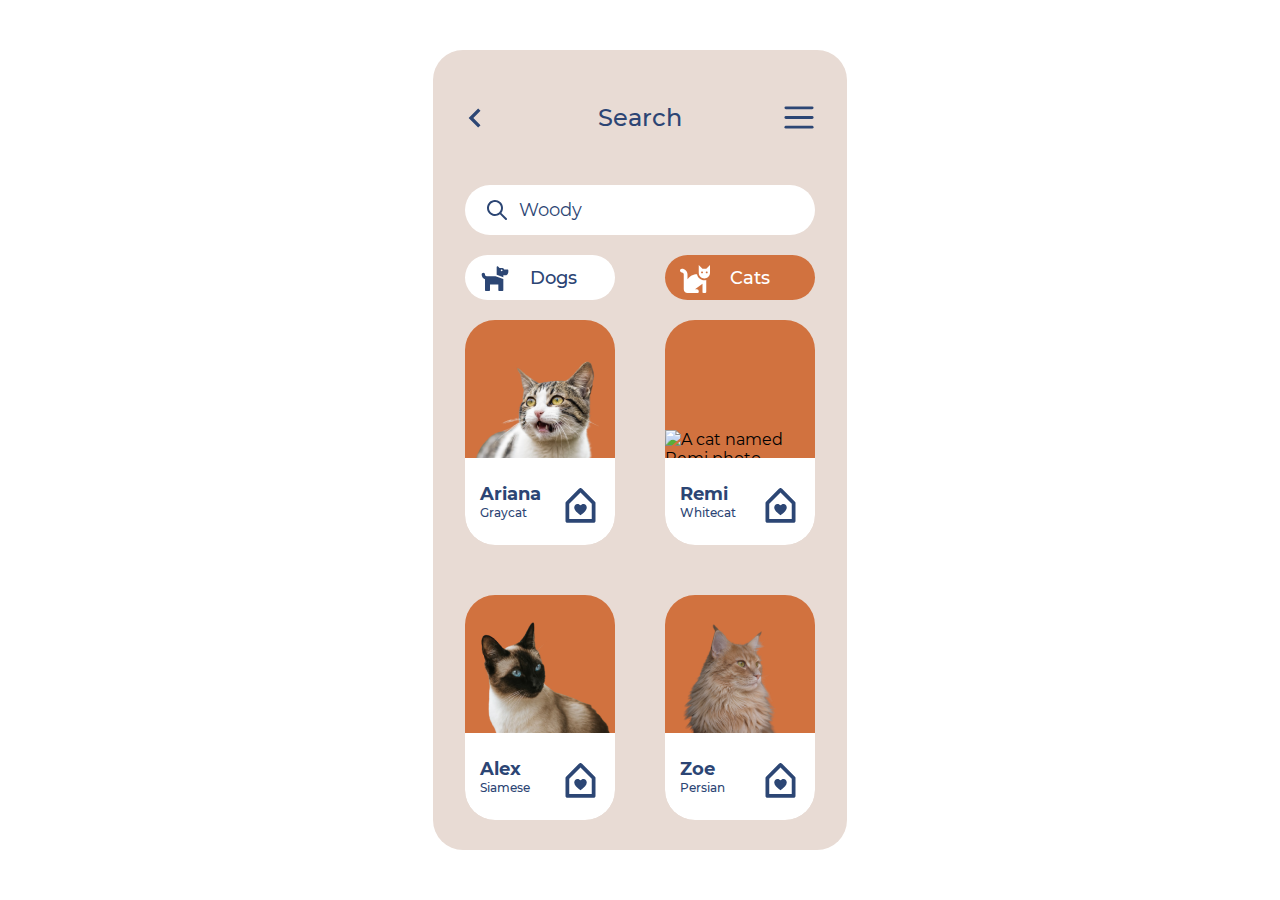
==== pages/search-cats.html @ 73b9f8e2 "Innitial commit" ====
<!DOCTYPE html>
<html lang="en">
<head>
    <meta charset="UTF-8">
    <title>Search</title>
    <link rel="stylesheet" href="../styles/global-style.css">
    <link rel="stylesheet" href="../styles/search-cats-style.css">
    <link rel="stylesheet" href="../styles/search-global.css">
</head>
<body>
    <div>
        <header class="header">
            <a href="../index.html" class="header__button"></a>
            <h1>Search</h1>
            <input type="checkbox" id="menu-toggle" style="display: none;">
            <label for="menu-toggle" class="header__menu_open"></label>
            <div class="menu">
                <h1>Menu</h1>
                <a href="../index.html" class="menu__button home">
                    <img src="../images/1-search/fa-solid_home.svg" alt="Home svg icon">
                    <p>Home</p>
                </a>
                <a href="./search-cats.html" class="menu__button cats">
                    <img src="../images/1-search/fa-solid_cat_white.svg" alt="Cat svg icon">
                    <p>Cats</p>
                </a>
                <a href="./search-dogs.html" class="menu__button dogs">
                    <img src="../images/1-search/fa-solid_dog_white.svg" alt="Dog svg icon">
                    <p>Dogs</p>
                </a>
            </div>
        </header>
        <main class="main">
            <div class="main__search_container">
                <img src="../images/1-search/search.svg" alt="">
                <input type="text" name="Search txt" placeholder="Woody">
            </div>
            <div class="main__buttons_container">
                <a href="./search-dogs.html" class="main__button">
                    <img src="../images/1-search/fa-solid_dog.svg" alt="Dog svg icon">
                    <p>Dogs</p>
                </a>
                <a href="./search-cats.html" class="main__button selected">
                    <img src="../images/1-search/fa-solid_cat_white.svg" alt="Dog svg icon">
                    <p>Cats</p>
                </a>
            </div>
            <div class="main__cards_container">
                <div class="main__card">
                    <div class="main__card_top">
                        <img src="../images/1-search/cats/ariana.png" alt="A cat named Ariana photo">
                    </div>
                    <div class="main__card_bottom">
                        <h1>Ariana</h1>
                        <p>Graycat</p>
                        <div class="main__card_img"></div>
                        <img src="../images/1-search/hearthome.svg" alt="">
                    </div>
                </div>
                <div class="main__card">
                    <div class="main__card_top">
                        <img src="../images/1-search/cats/Remi.png" alt="A cat named Remi photo">
                    </div>
                    <div class="main__card_bottom">
                        <h1>Remi</h1>
                        <p>Whitecat</p>
                        <div class="main__card_img"></div>
                        <img src="../images/1-search/hearthome.svg" alt="">
                    </div>
                </div>
                <a href="./alex-preview.html" class="main__card">
                    <div class="main__card_top">
                        <img src="../images/1-search/cats/alex.png" alt="A cat named Alex photo">
                    </div>
                    <div class="main__card_bottom">
                        <h1>Alex</h1>
                        <p>Siamese</p>
                        <div class="main__card_img"></div>
                        <img src="../images/1-search/hearthome.svg" alt="">
                    </div>
                </a>
                <div class="main__card">
                    <div class="main__card_top_modification">
                        <img src="../images/1-search/cats/zoe.png" alt="A cat named Zoe photo">
                    </div>
                    <div class="main__card_bottom">
                        <h1>Zoe</h1>
                        <p>Persian</p>
                        <div class="main__card_img"></div>
                        <img src="../images/1-search/hearthome.svg" alt="">
                    </div>
                </div>
            </div>
        </main>
    </div>
</body>
</html>
---- styles/global-style.css ----
@font-face {
    font-family: Montserrat;
    src: url("../fonts/Montserrat-Regular.ttf");
    font-style: normal;
    font-weight: 400;
}

@font-face {
    font-family: Montserrat;
    src: url("../fonts/Montserrat-Medium.ttf");
    font-style: normal;
    font-weight: 700;
}

@font-face {
    font-family: Montserrat;
    src: url("../fonts/Montserrat-Bold.ttf");
    font-style: normal;
    font-weight: 900;
}

:root {
    --dark-blue: #2c4574;
    --white: #ffffff;
    --green: #519e8a;
    --orange: #d1723f;
    --light-blue: #c8daff;
    --light-green: #cbe0db;
    --beige: #e8dbd4;
    --black: #000000;
}

* {
    padding: 0;
    margin: 0;
    box-sizing: border-box;
}

body {
    display: flex;
    justify-content: center;
    align-items: center;
    align-content: center;
    width: 100vw;
    height: 100vh;
}

body > div {
    font-family: Montserrat, Inter, sans-serif;
    width: 414px;
    height: 800px;
    border-radius: 30px;
    overflow: hidden;
}
---- styles/search-cats-style.css ----
body > div {
    background-color: var(--beige);
}

.selected {
    color: white !important;
    background-color: var(--orange) !important;
}

.main__card_top, .main__card_top_modification {
    background-color: var(--orange);
    height: 175px;
    display: flex;
    flex-direction: column;
    justify-content: end;
    align-items: center;
    overflow: hidden;
}

.main__card_top_modification img {
    transform: translateY(25px);
    transition: transform 0.8s ease;
}

.main__card_top img {
    transform: translateY(10px);
    transition: transform 0.8s ease;
}

.main__card:hover .main__card_top img {
    animation: change_img 1s forwards;
}

.main__card:hover .main__card_top_modification img {
    animation: change_img_modification 1s forwards;
}



@keyframes radial {
    0% {
        background-color: var(--orange);
        border-radius: 100%;
        background-size: 0;
    }
    100% {
        background-color: var(--white);
        border-radius: 0;
        background-size: 100%;
    }
}

@keyframes change {
    0% {
        background-color: var(--white);
        color: var(--dark-blue);
        background-size: 30px;
        background-repeat: no-repeat;
        background-position: 100px 30px;
        background-image: url("../images/1-search/hearthome.svg");
    }
    50% {
        background-color: var(--white);
        color: var(--dark-blue);
        background-size: 30px;
        background-repeat: no-repeat;
        background-position: 100px 30px;
        background-image: url("../images/1-search/hearthome.svg");
    }
    100% {
        background-color: var(--orange);
        color: white;
        background-size: 30px;
        background-repeat: no-repeat;
        background-position: 100px 30px;
        background-image: url("../images/1-search/hearthome-white.svg");
    }
}

@keyframes change_img {
    0% {
        transform: translateY(10px);
    }
    40% {
        transform: translateY(10px);
    }
    100% {
        transform: translateY(0);
    }
}

@keyframes change_img_modification {
    0% {
        transform: translateY(25px);
    }
    40% {
        transform: translateY(25px);
    }
    100% {
        transform: translateY(15px);
    }
}
---- styles/search-global.css ----
.header {
    width: 100%;
    height: 135px;
    display: flex;
    justify-content: space-between;
    align-items: center;
    padding: 0 23px;
    flex-direction: row;
    gap: 7px;
    position: relative;
}

.header__button {
    background-image: url("../images/1-search/chevron-left.svg");
    background-size: 40px;
    width: 40px;
    height: 40px;
    background-position: center;
    background-repeat: no-repeat;
    cursor: pointer;
    transition: transform 0.4s;
}

.header__menu_open {
    background-image: url("../images/1-search/menu-open.svg");
    background-size: 30px;
    width: 30px;
    height: 30px;
    margin-right: 10px;
    background-position: center;
    background-repeat: no-repeat;
    cursor: pointer;
    z-index: 2;
}

.menu {
    position: absolute;
    width: 414px;
    height: 800px;
    display: flex;
    flex-direction: column;
    justify-content: start;
    align-items: center;
    gap: 10px;
    border: 2px solid var(--dark-blue);
    border-radius: 30px;
    padding: 50px 40px;
    background-image: linear-gradient(to bottom, var(--white), rgba(255, 255, 255, 0.7));
    z-index: 1;
    top: 0;
    left: 0;
    transform: translateX(414px);
    transition: transform 0.3s ease-in-out;
}

.menu h1 {
    font-size: 24px;
    color: var(--dark-blue);
    font-weight: 700;
    margin-bottom: 30px;
}

.menu__button {
    width: 100%;
    height: 60px;
    padding: 0 35px;
    border-radius: 30px;
    display: grid;
    grid-template-columns: 0 100%;
    justify-content: center;
    justify-items: center;
    align-items: center;
    cursor: pointer;
    transition: transform 0.3s ease-out;
    color: var(--white);
    text-decoration: none;
}

.menu__button p {
    font-size: 18px;
    font-weight: 700;
}

.home {
    background-color: var(--dark-blue);
}

.dogs {
    background-color: var(--green);
}

.cats {
    background-color: var(--orange);
}

#menu-toggle {
    display: none;
}

#menu-toggle:checked ~ .menu {
    transform: translateX(0);
}

#menu-toggle:checked ~ .header__menu_open {
    background-image: url("../images/1-search/menu-close.svg");
}

.menu__button:hover {
    transform: scale(1.05);
}

.header__button:hover {
    transform: translate(-7px);
}

.header h1 {
    font-size: 24px;
    color: var(--dark-blue);
    font-weight: 700;
}

.main {
    width: 100%;
    height: 100%;
    padding: 0 32px;
}

.main__search_container {
    display: flex;
    flex-direction: row;
    align-items: center;
    justify-content: start;
    width: 350px;
    height: 30px;
    padding: 25px 20px;
    border-radius: 40px;
    background-color: var(--white);
    gap: 10px;
}

.main__search_container input {
    border: none;
    outline: none;
    width: 100%;
    padding: 10px 0;
    font-size: 18px;
    font-weight: 400;
    color: var(--dark-blue);
    font-family: Montserrat, Inter, sans-serif;
}

.main__search_container input::placeholder {
    font-family: Montserrat, Inter, sans-serif;
    font-size: 18px;
    color: var(--dark-blue);
}

.main__buttons_container {
    display: flex;
    flex-direction: row;
    justify-content: space-between;
    align-items: center;
    padding: 20px 0;
}

.main__button {
    width: 150px;
    height: 45px;
    padding-left: 15px;
    border-radius: 30px;
    display: flex;
    justify-content: start;
    align-items: center;
    cursor: pointer;
    transition: transform 0.3s ease-out;
    background-color: var(--white);
    color: var(--dark-blue);
    text-decoration: none;
}

.main__button:hover {
    transform: scale(1.05);
}

.main__button img {
    width: 30px;
    height: 30px;
    margin-right: 10px;
}

.main__button p {
    margin-left: 10px;
    font-size: 18px;
    font-weight: 700;
}

.main__cards_container {
    display: grid;
    grid-template-columns: repeat(2, 1fr);
    gap: 50px;
}

.main__card {
    width: 150px;
    height: 225px;
    border-radius: 30px;
    display: flex;
    flex-direction: column;
    justify-content: space-between;
    cursor: pointer;
    overflow: hidden;
    text-decoration: none;
}

.main__card_bottom {
    position: relative;
    background-color: var(--white);
    border-radius: 0 0 30px 30px;
    padding: 20px 15px;
    height: 100px;
    display: flex;
    flex-direction: column;
    justify-content: center;
    align-items: start;
    overflow: hidden;
    color: var(--dark-blue);
}


.main__card_bottom h1 {
    font-size: 18px;
    font-weight: 900;
}

.main__card_bottom p {
    font-size: 12px;
    font-weight: 700;
}

.main__card_bottom img {
    position: absolute;
    width: 35px;
    height: 35px;
    right: 17px;
    bottom: 22px;
}

.main__card:hover .main__card_top {
    animation: radial 1s forwards;
}

.main__card:hover .main__card_top_modification {
    animation: radial 1s forwards;
}

.main__card:hover .main__card_bottom {
    animation: change 1s forwards;
}

.main__card:hover .main__card_img {

    animation: change 1s forwards;
}

.main__card:hover .main__card_bottom img {
    display: none;
}
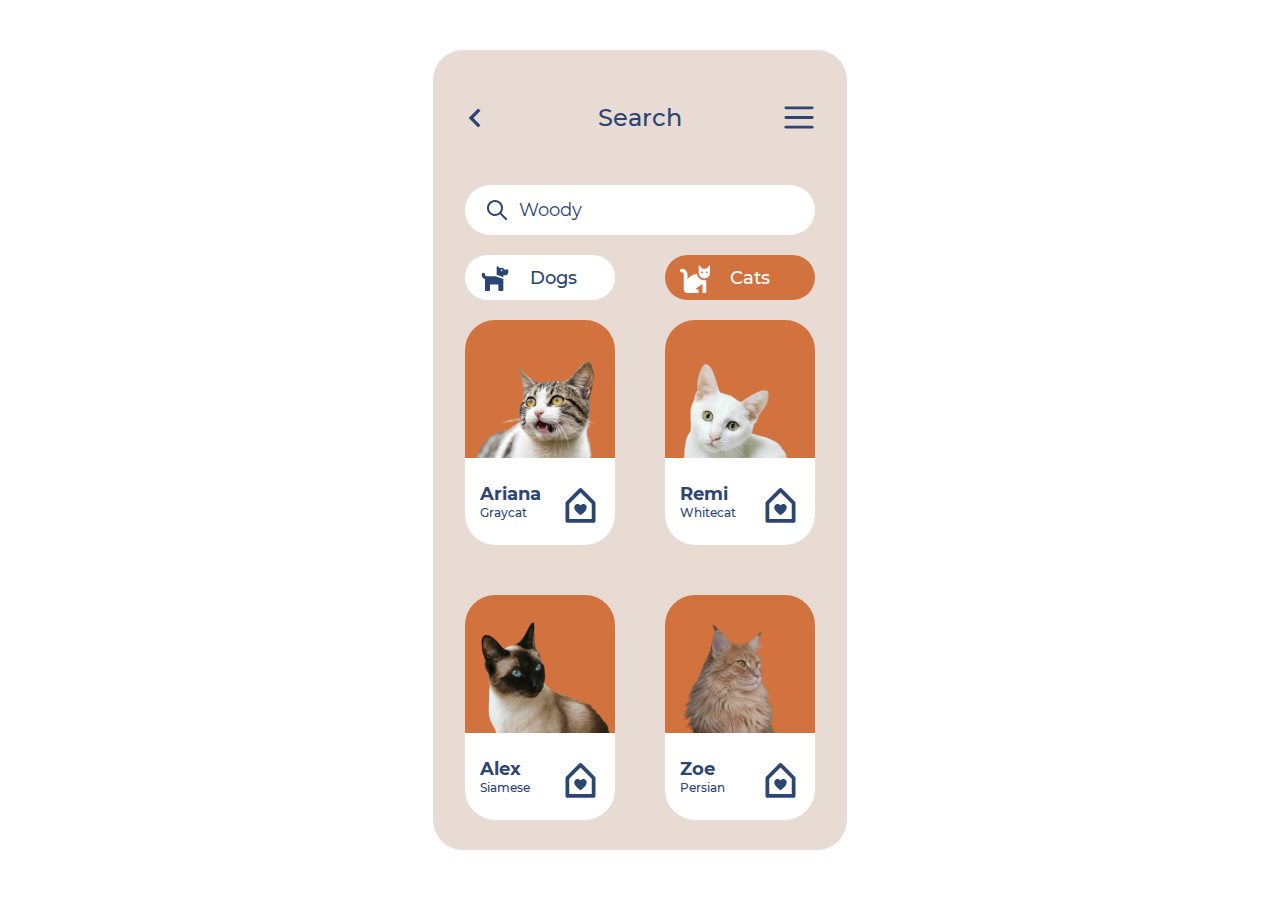
==== commit 943b4349: "Update search-cats.html" ====
--- a/pages/search-cats.html
+++ b/pages/search-cats.html
@@ -59,7 +59,7 @@
                 </div>
                 <div class="main__card">
                     <div class="main__card_top">
-                        <img src="../images/1-search/cats/Remi.png" alt="A cat named Remi photo">
+                        <img src="../images/1-search/cats/remi.png" alt="A cat named Remi photo">
                     </div>
                     <div class="main__card_bottom">
                         <h1>Remi</h1>
@@ -94,4 +94,4 @@
         </main>
     </div>
 </body>
-</html>+</html>
